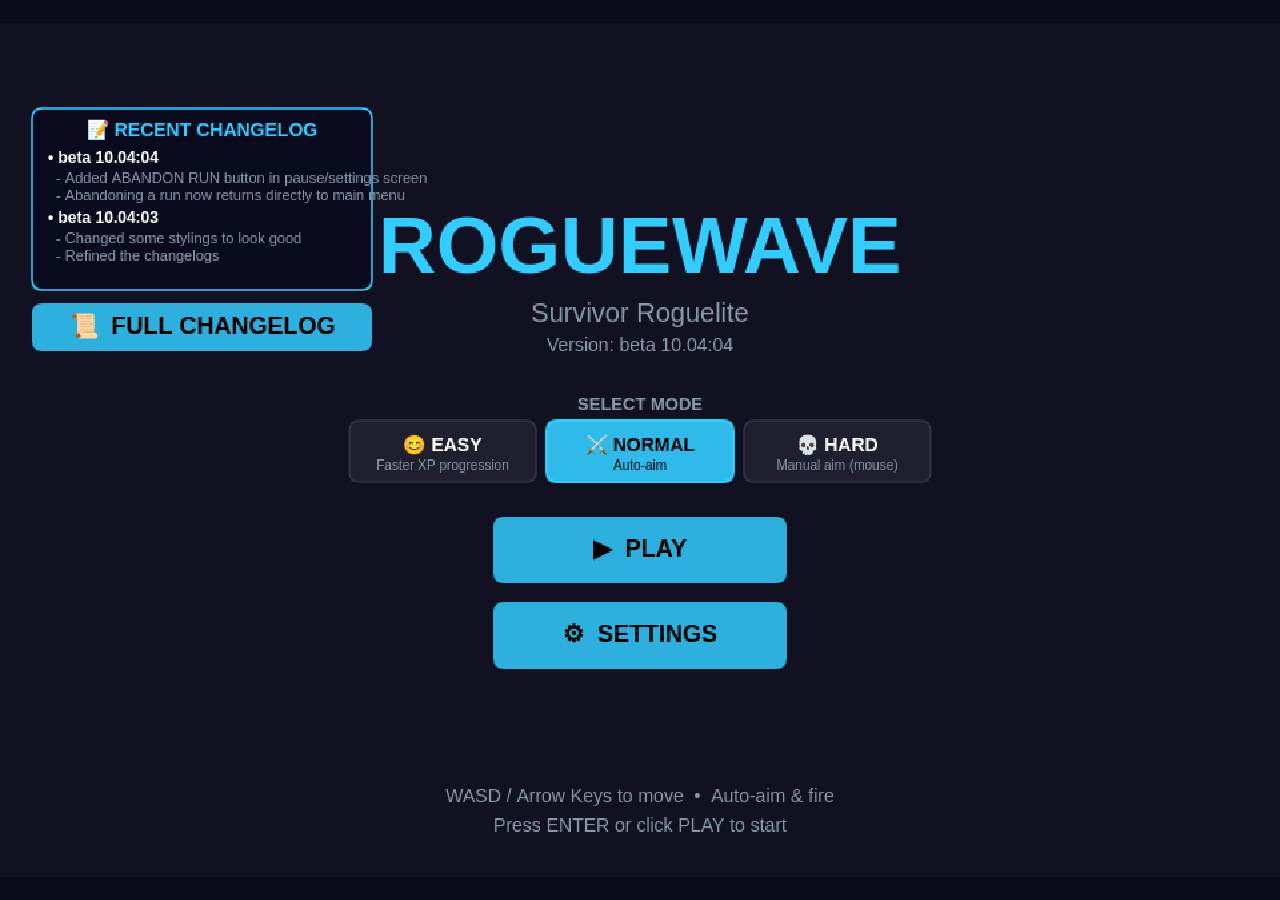
==== index.html @ d0007dbe "init commit" ====
<!DOCTYPE html>
<html lang="en">
<head>
    <meta charset="UTF-8">
    <meta name="viewport" content="width=device-width, initial-scale=1.0, maximum-scale=1.0, user-scalable=no">
    <title>RogueWave – Survivor Roguelite</title>
    <link rel="stylesheet" href="styles.css">
    <!-- CrazyGames SDK v3 -->
    <script src="https://sdk.crazygames.com/crazygames-sdk-v3.js"></script>
</head>
<body>
<canvas id="gameCanvas"></canvas>

<script src="changelogs.txt"></script>
<script src="game.js"></script>
</body>
</html>
---- styles.css ----
/* ─── Global Reset & Canvas Styling ─── */
        * { margin: 0; padding: 0; box-sizing: border-box; }
        body {
            background: #0a0a1a;
            overflow: hidden;
            display: flex;
            justify-content: center;
            align-items: center;
            height: 100vh;
            font-family: 'Segoe UI', Arial, sans-serif;
        }
        canvas {
            display: block;
            image-rendering: pixelated;
            touch-action: none;
            -webkit-touch-callout: none;
            -webkit-user-select: none;
            user-select: none;
        }
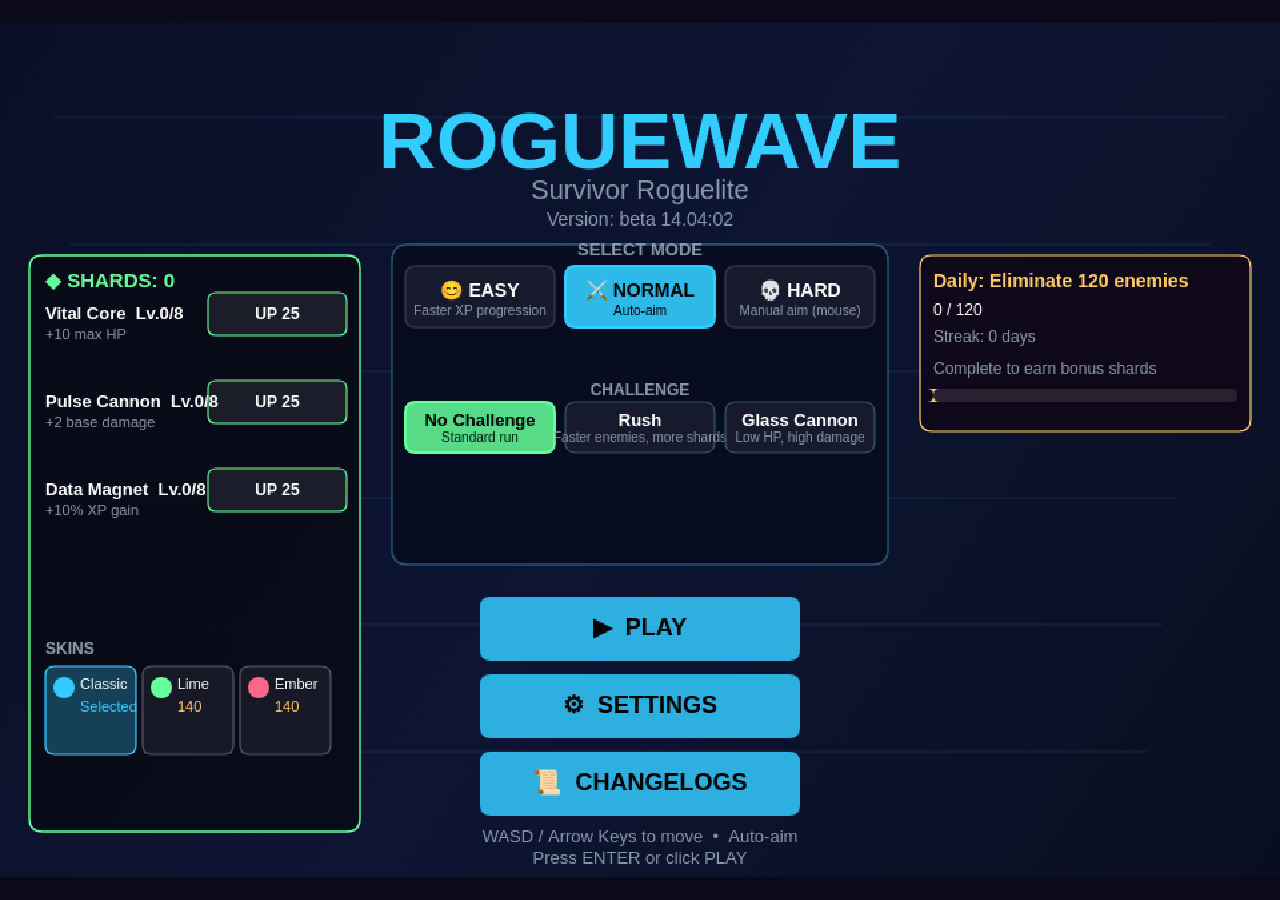
==== commit 5aeda3a6: "Update README and changelog: add new features including rewarded revive, adaptive performance, and q" ====
--- a/index.html
+++ b/index.html
@@ -3,7 +3,8 @@
 <head>
     <meta charset="UTF-8">
     <meta name="viewport" content="width=device-width, initial-scale=1.0, maximum-scale=1.0, user-scalable=no">
-    <title>RogueWave – Survivor Roguelite</title>
+    <title>RogueWave: Neon Survival Arena</title>
+    <meta name="description" content="Survive neon enemy waves, level up with broken builds, and push your best score in this fast-paced browser survivor arena.">
     <link rel="stylesheet" href="styles.css">
     <!-- CrazyGames SDK v3 -->
     <script src="https://sdk.crazygames.com/crazygames-sdk-v3.js"></script>
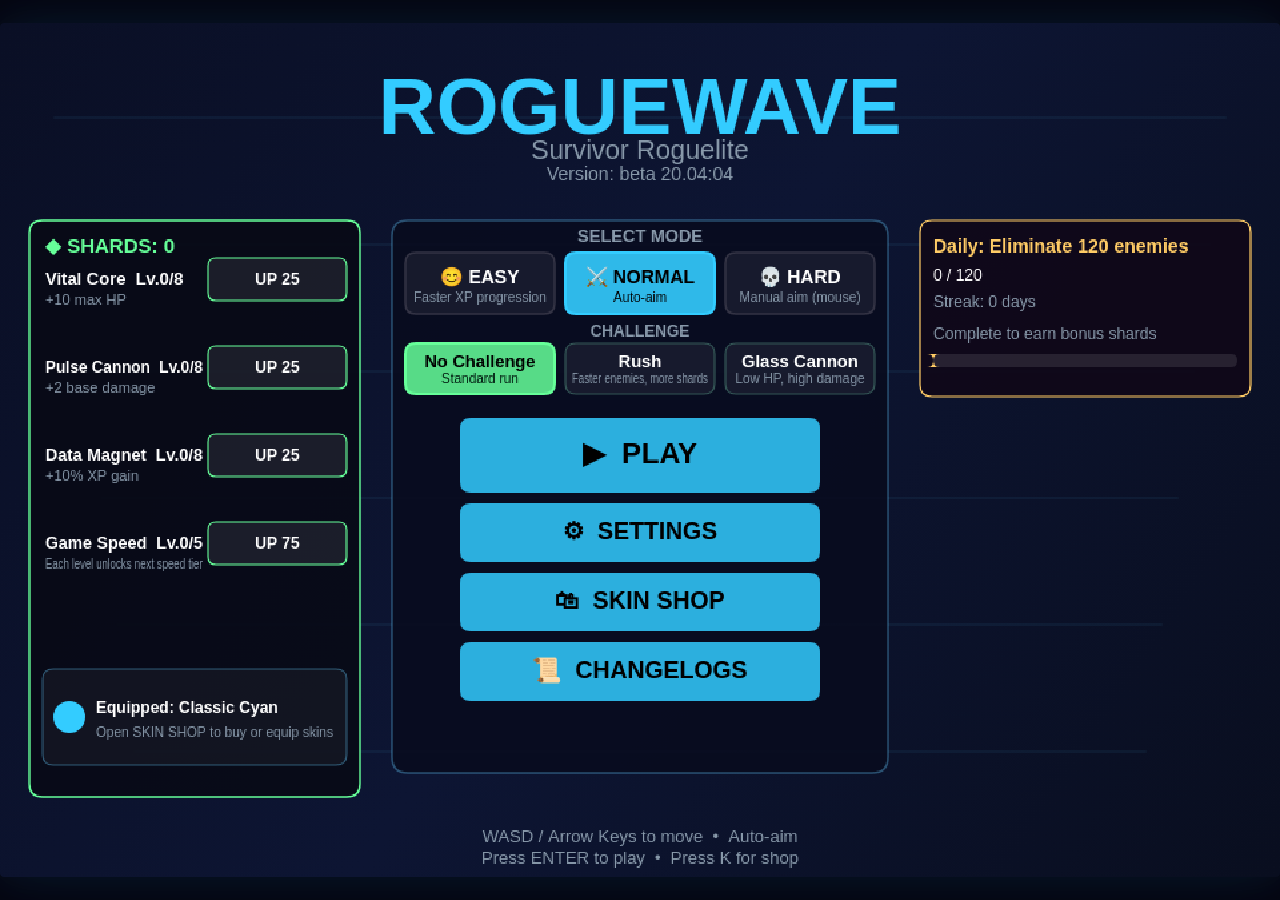
==== commit 412db14f: "feat: enhance mobile UX with touch input improvements and viewport adjustments" ====
--- a/index.html
+++ b/index.html
@@ -2,7 +2,7 @@
 <html lang="en">
 <head>
     <meta charset="UTF-8">
-    <meta name="viewport" content="width=device-width, initial-scale=1.0, maximum-scale=1.0, user-scalable=no">
+    <meta name="viewport" content="width=device-width, initial-scale=1.0">
     <title>RogueWave: Neon Survival Arena</title>
     <meta name="description" content="Survive neon enemy waves, level up with broken builds, and push your best score in this fast-paced browser survivor arena.">
     <link rel="stylesheet" href="styles.css">
--- a/styles.css
+++ b/styles.css
@@ -1,12 +1,13 @@
         /* ─── Global Reset & Canvas Styling ─── */
         * { margin: 0; padding: 0; box-sizing: border-box; }
-        body {
-            background: #0a0a1a;
+        html, body {
+            background: #060612;
             overflow: hidden;
             display: flex;
             justify-content: center;
             align-items: center;
             height: 100vh;
+            width: 100vw;
             font-family: 'Segoe UI', Arial, sans-serif;
         }
         canvas {
@@ -16,4 +17,6 @@
             -webkit-touch-callout: none;
             -webkit-user-select: none;
             user-select: none;
+            border-radius: 4px;
+            box-shadow: 0 0 40px rgba(51,204,255,0.08), 0 0 80px rgba(51,204,255,0.04);
         }
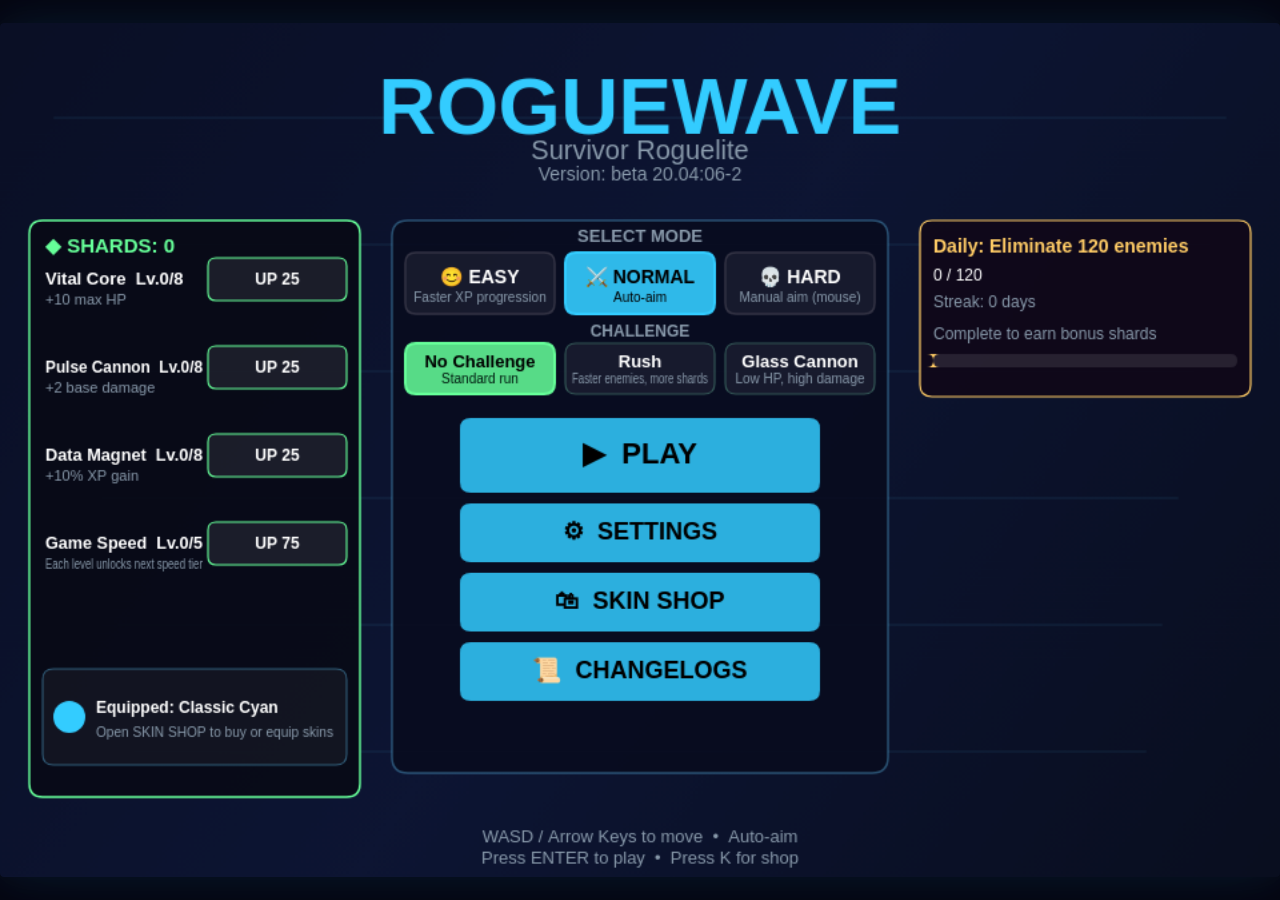
==== commit d420b12e: "implement centralized configuration for performance and boss names; update changelog and HTML struct" ====
--- a/index.html
+++ b/index.html
@@ -13,6 +13,7 @@
 <canvas id="gameCanvas"></canvas>
 
 <script src="changelogs.txt"></script>
+<script src="config.js"></script>
 <script src="game.js"></script>
 </body>
 </html>
--- a/styles.css
+++ b/styles.css
@@ -10,9 +10,20 @@
             width: 100vw;
             font-family: 'Segoe UI', Arial, sans-serif;
         }
+        html.canvas-scroll-mode,
+        body.canvas-scroll-mode {
+            overflow: auto;
+        }
+        body.canvas-scroll-mode {
+            justify-content: flex-start;
+            align-items: flex-start;
+            padding: 12px;
+            min-height: 100vh;
+            min-width: 100vw;
+        }
         canvas {
             display: block;
-            image-rendering: pixelated;
+            image-rendering: auto;
             touch-action: none;
             -webkit-touch-callout: none;
             -webkit-user-select: none;
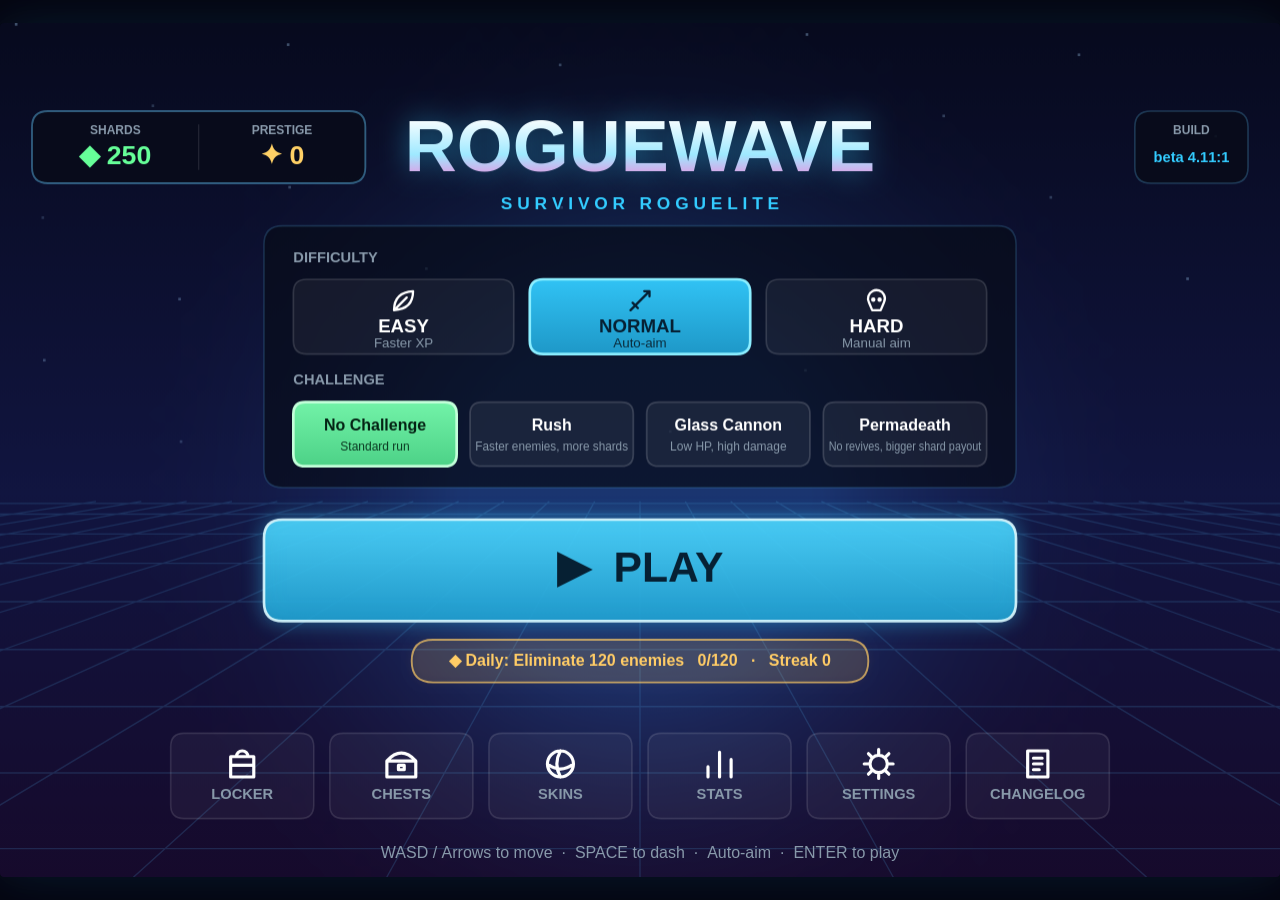
==== commit d617567a: "feat: polish pass, dash, power-ups, animated skins and the Supporter Cache Sharper rendering, smooth" ====
--- a/index.html
+++ b/index.html
@@ -14,6 +14,7 @@
 
 <script src="changelogs.txt"></script>
 <script src="config.js"></script>
+<script src="fx.js"></script>
 <script src="game.js"></script>
 </body>
 </html>
--- a/styles.css
+++ b/styles.css
@@ -31,3 +31,43 @@
             border-radius: 4px;
             box-shadow: 0 0 40px rgba(51,204,255,0.08), 0 0 80px rgba(51,204,255,0.04);
         }
+
+#rw-code {
+    position: fixed;
+    left: 50%;
+    top: 50%;
+    transform: translate(-50%, -50%);
+    width: min(440px, calc(100vw - 32px));
+    box-sizing: border-box;
+    padding: 20px;
+    background: #0b0e24;
+    border: 2px solid #ffc23d;
+    border-radius: 12px;
+    color: #eaf2ff;
+    font-family: "Segoe UI", Arial, sans-serif;
+    z-index: 10;
+}
+#rw-code label { display: block; font-weight: 700; margin-bottom: 10px; }
+#rw-code input {
+    width: 100%;
+    box-sizing: border-box;
+    padding: 10px;
+    border-radius: 8px;
+    border: 1px solid #5a6a8a;
+    background: #05070f;
+    color: #eaf2ff;
+    font-size: 14px;
+}
+#rw-code p { min-height: 18px; margin: 8px 0; color: #ffcc66; font-size: 13px; }
+#rw-code div { display: flex; gap: 10px; }
+#rw-code button {
+    flex: 1;
+    padding: 10px;
+    border: 0;
+    border-radius: 8px;
+    font-weight: 700;
+    cursor: pointer;
+    background: #2a3350;
+    color: #eaf2ff;
+}
+#rw-code button[type="submit"] { background: #ffc23d; color: #1a1205; }
